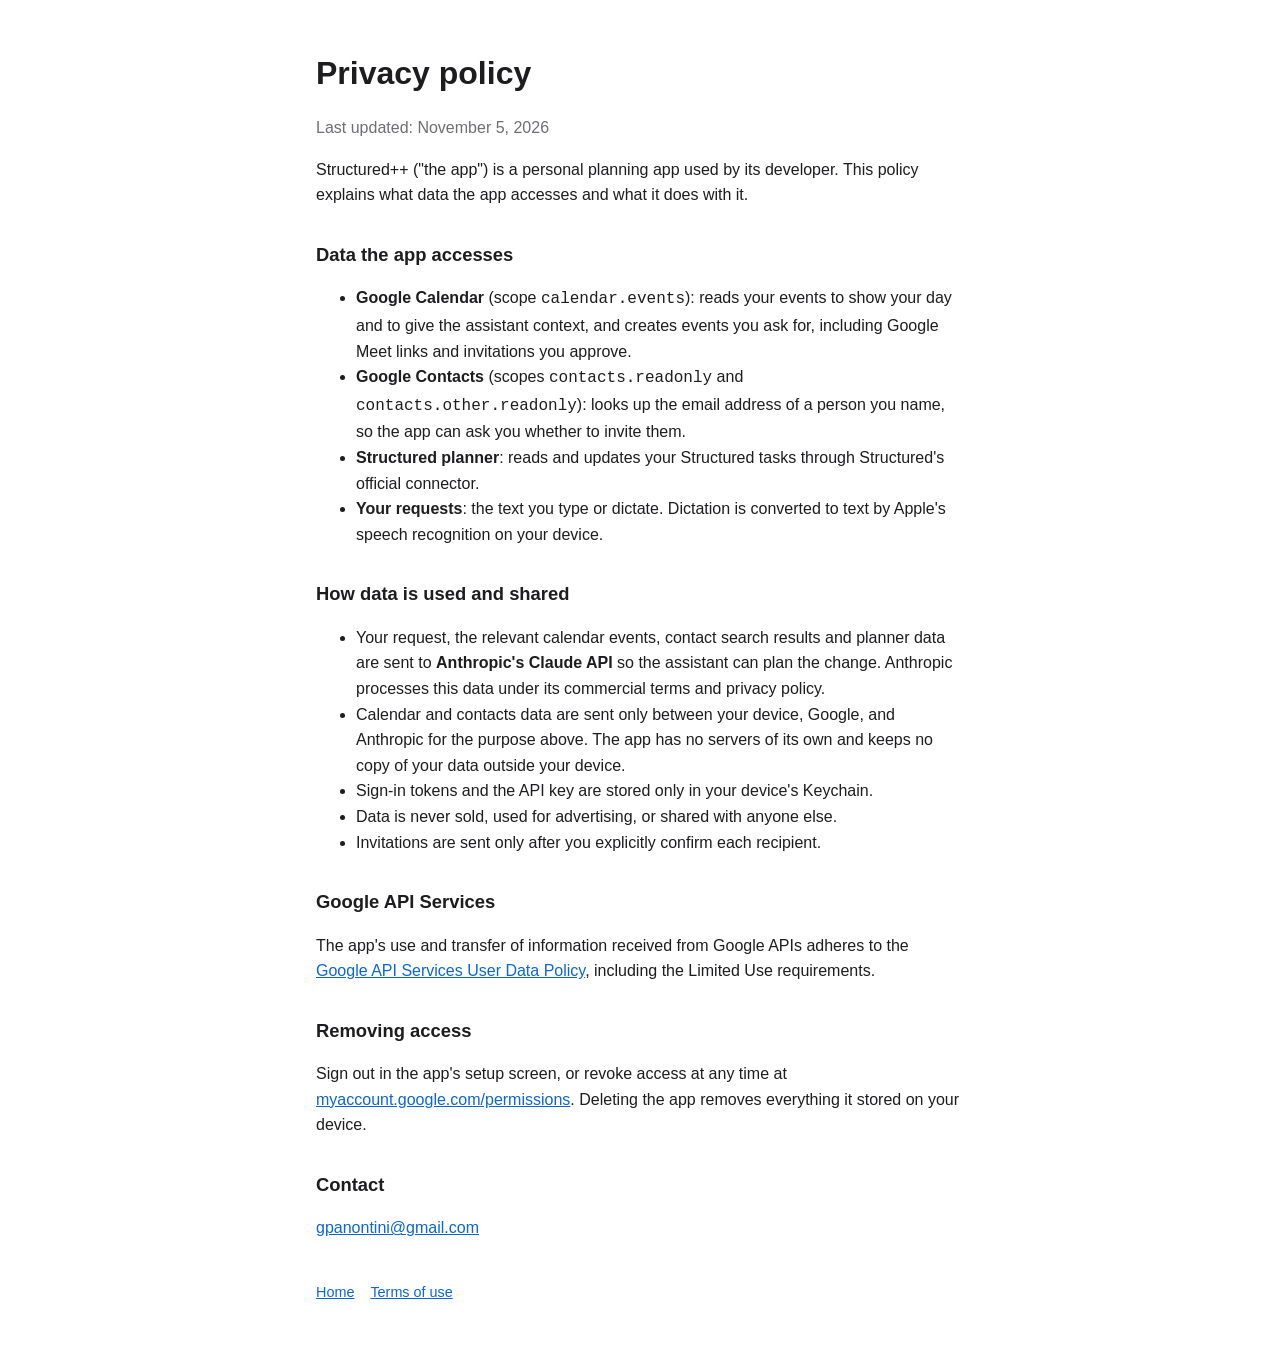
==== privacy.html @ 18666bde "Structured++ home, privacy policy and terms pages Co-Authored-By: Claude Opus 5.5 <noreply@anthropic" ====
<!doctype html>
<html lang="en"><head><meta charset="utf-8"><meta name="viewport" content="width=device-width, initial-scale=1">
<title>Structured++ Privacy</title><link rel="stylesheet" href="style.css"></head>
<body><main>
<h1>Privacy policy</h1>
<p class="muted">Last updated: November 5, 2026</p>
<p>Structured++ ("the app") is a personal planning app used by its developer. This policy explains what data the app accesses and what it does with it.</p>

<h2>Data the app accesses</h2>
<ul>
<li><strong>Google Calendar</strong> (scope <code>calendar.events</code>): reads your events to show your day and to give the assistant context, and creates events you ask for, including Google Meet links and invitations you approve.</li>
<li><strong>Google Contacts</strong> (scopes <code>contacts.readonly</code> and <code>contacts.other.readonly</code>): looks up the email address of a person you name, so the app can ask you whether to invite them.</li>
<li><strong>Structured planner</strong>: reads and updates your Structured tasks through Structured's official connector.</li>
<li><strong>Your requests</strong>: the text you type or dictate. Dictation is converted to text by Apple's speech recognition on your device.</li>
</ul>

<h2>How data is used and shared</h2>
<ul>
<li>Your request, the relevant calendar events, contact search results and planner data are sent to <strong>Anthropic's Claude API</strong> so the assistant can plan the change. Anthropic processes this data under its commercial terms and privacy policy.</li>
<li>Calendar and contacts data are sent only between your device, Google, and Anthropic for the purpose above. The app has no servers of its own and keeps no copy of your data outside your device.</li>
<li>Sign-in tokens and the API key are stored only in your device's Keychain.</li>
<li>Data is never sold, used for advertising, or shared with anyone else.</li>
<li>Invitations are sent only after you explicitly confirm each recipient.</li>
</ul>

<h2>Google API Services</h2>
<p>The app's use and transfer of information received from Google APIs adheres to the <a href="https://developers.google.com/terms/api-services-user-data-policy">Google API Services User Data Policy</a>, including the Limited Use requirements.</p>

<h2>Removing access</h2>
<p>Sign out in the app's setup screen, or revoke access at any time at <a href="https://myaccount.google.com/permissions">myaccount.google.com/permissions</a>. Deleting the app removes everything it stored on your device.</p>

<h2>Contact</h2>
<p><a href="mailto:gpanontini@gmail.com">gpanontini@gmail.com</a></p>
<nav><a href="index.html">Home</a><a href="terms.html">Terms of use</a></nav>
</main></body></html>
---- style.css ----
:root { --fg:#1d1d1f; --muted:#6e6e73; --bg:#ffffff; --accent:#0a66d9; }
@media (prefers-color-scheme: dark) { :root { --fg:#f5f5f7; --muted:#a1a1a6; --bg:#111113; --accent:#4c9dff; } }
* { box-sizing: border-box; }
body { margin:0; background:var(--bg); color:var(--fg); font:16px/1.6 -apple-system, BlinkMacSystemFont, "Segoe UI", sans-serif; }
main { max-width: 680px; margin: 0 auto; padding: 48px 16px 64px; }
h1 { font-size: 2rem; margin: 0 0 8px; } h2 { font-size: 1.15rem; margin-top: 32px; }
p, li { color: var(--fg); } .muted { color: var(--muted); }
a { color: var(--accent); } nav { margin-top: 40px; font-size: .9rem; } nav a { margin-right: 16px; }
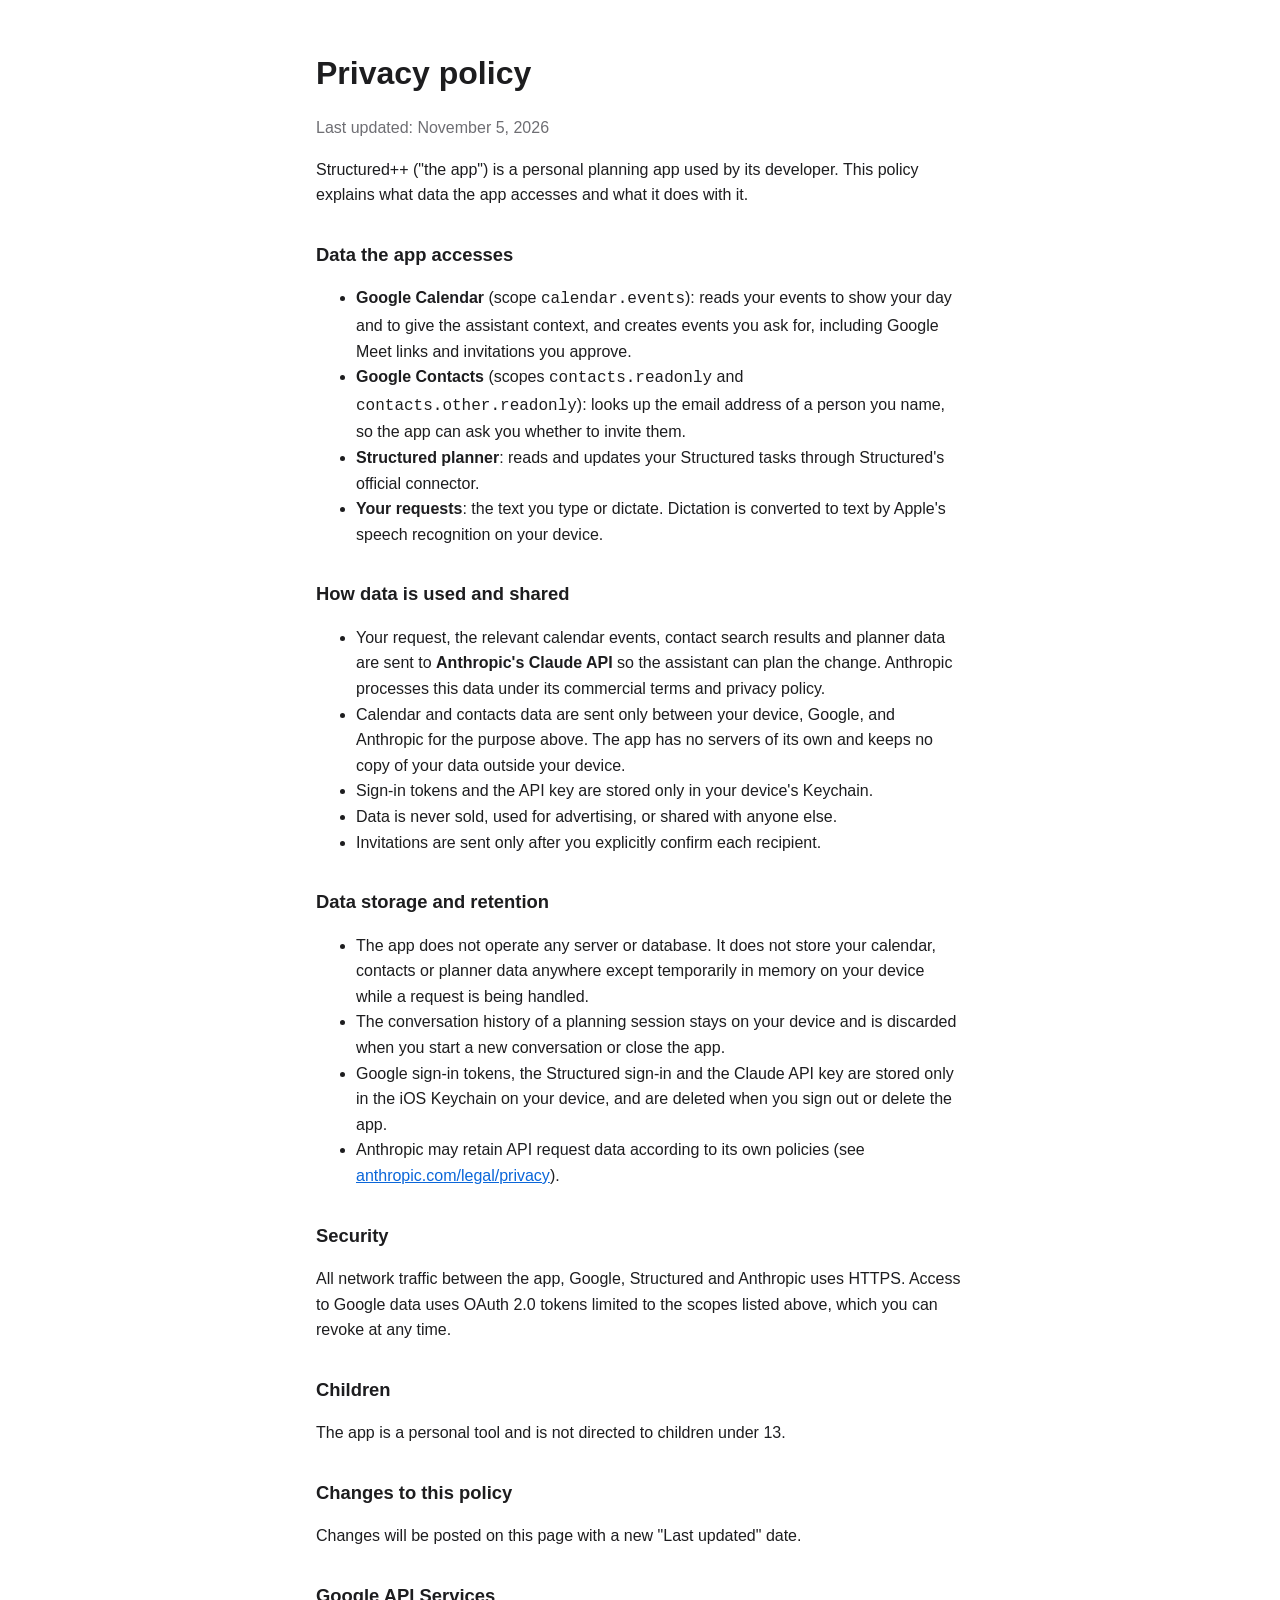
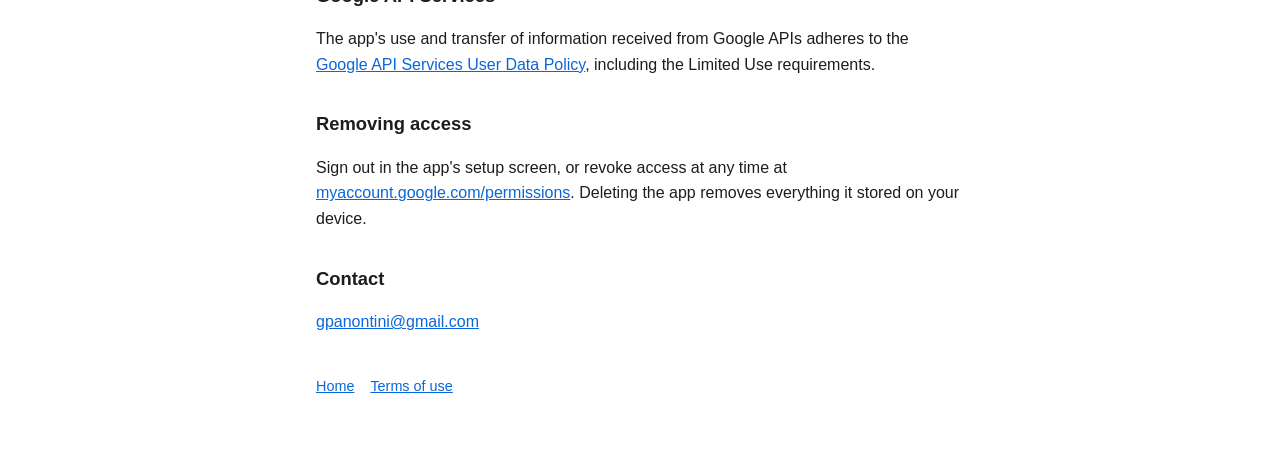
==== commit 3d6bfd4c: "State purpose up front, link privacy policy, expand privacy details Co-Authored-By: Claude Opus 5.5 " ====
--- a/privacy.html
+++ b/privacy.html
@@ -23,6 +23,23 @@
 <li>Invitations are sent only after you explicitly confirm each recipient.</li>
 </ul>
 
+<h2>Data storage and retention</h2>
+<ul>
+<li>The app does not operate any server or database. It does not store your calendar, contacts or planner data anywhere except temporarily in memory on your device while a request is being handled.</li>
+<li>The conversation history of a planning session stays on your device and is discarded when you start a new conversation or close the app.</li>
+<li>Google sign-in tokens, the Structured sign-in and the Claude API key are stored only in the iOS Keychain on your device, and are deleted when you sign out or delete the app.</li>
+<li>Anthropic may retain API request data according to its own policies (see <a href="https://www.anthropic.com/legal/privacy">anthropic.com/legal/privacy</a>).</li>
+</ul>
+
+<h2>Security</h2>
+<p>All network traffic between the app, Google, Structured and Anthropic uses HTTPS. Access to Google data uses OAuth 2.0 tokens limited to the scopes listed above, which you can revoke at any time.</p>
+
+<h2>Children</h2>
+<p>The app is a personal tool and is not directed to children under 13.</p>
+
+<h2>Changes to this policy</h2>
+<p>Changes will be posted on this page with a new "Last updated" date.</p>
+
 <h2>Google API Services</h2>
 <p>The app's use and transfer of information received from Google APIs adheres to the <a href="https://developers.google.com/terms/api-services-user-data-policy">Google API Services User Data Policy</a>, including the Limited Use requirements.</p>
 
